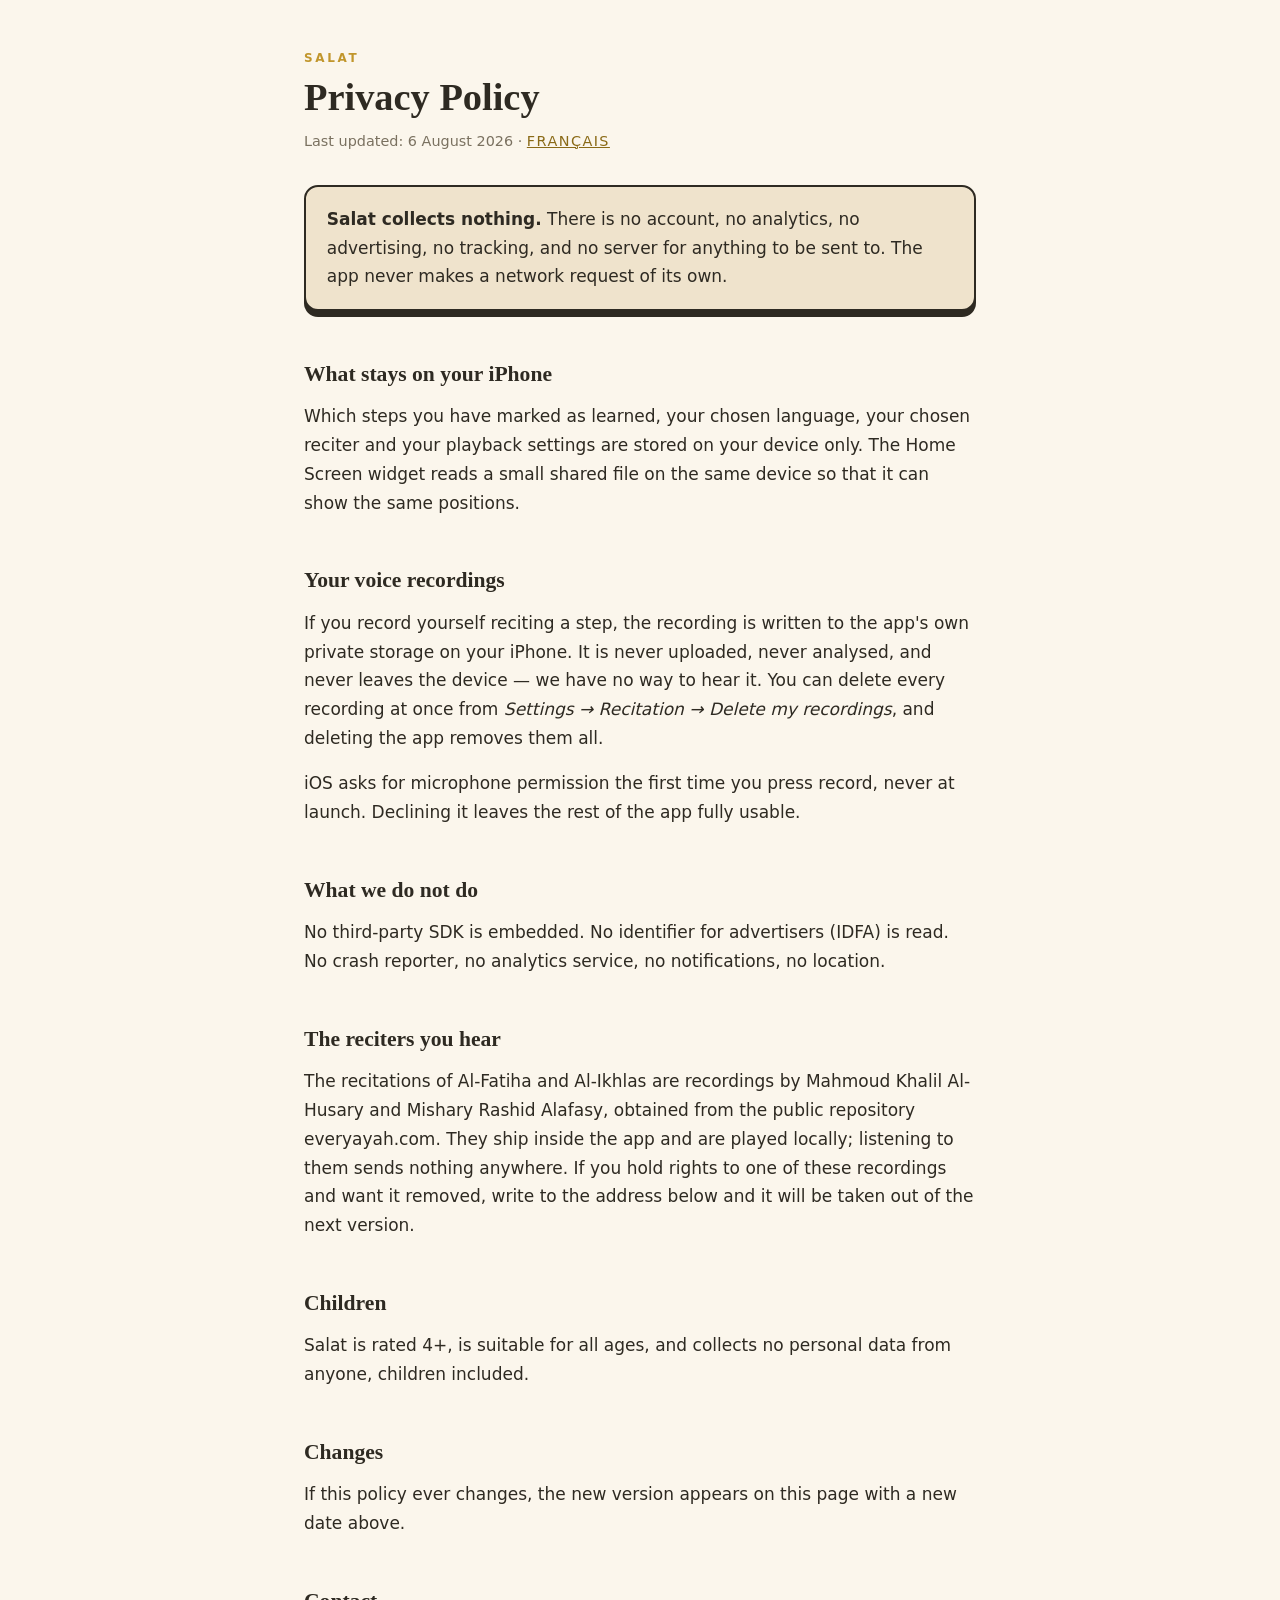
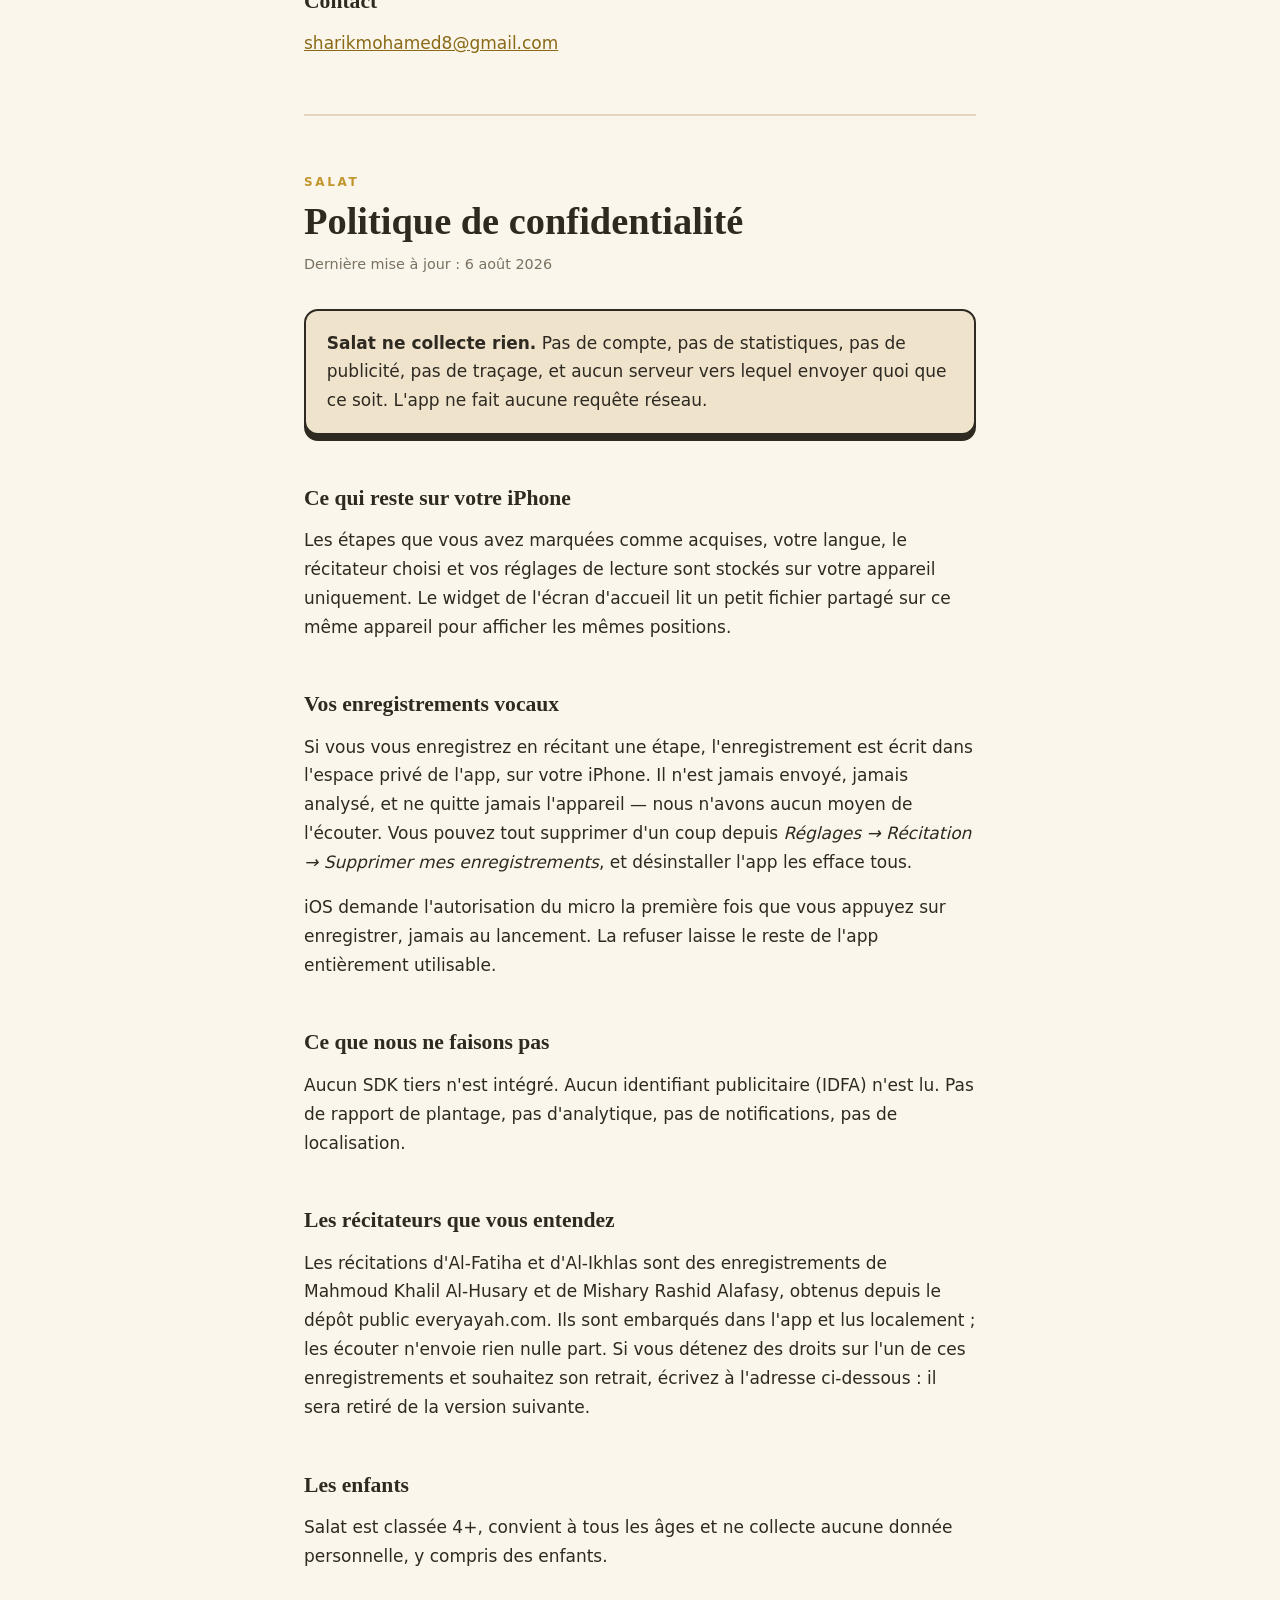
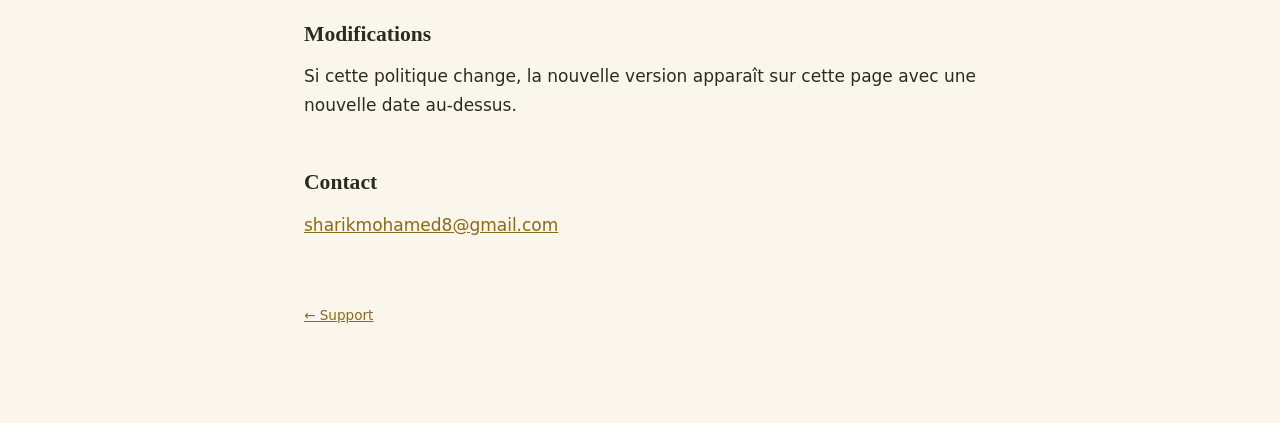
==== privacy.html @ 1c564935 "Support et confidentialité de Salat, EN + FR" ====
<!doctype html>
<html lang="en">
<head>
<meta charset="utf-8">
<meta name="viewport" content="width=device-width,initial-scale=1">
<title>Salat — Privacy Policy</title>
<link rel="stylesheet" href="style.css">
</head>
<body>
<main>
  <p class="tag">SALAT</p>
  <h1>Privacy Policy</h1>
  <p class="date">Last updated: 6 August 2026 · <a href="#fr" class="switch">Français</a></p>

  <div class="plate">
    <p><strong>Salat collects nothing.</strong> There is no account, no analytics, no
       advertising, no tracking, and no server for anything to be sent to. The app never
       makes a network request of its own.</p>
  </div>

  <h2>What stays on your iPhone</h2>
  <p>Which steps you have marked as learned, your chosen language, your chosen reciter and
     your playback settings are stored on your device only. The Home Screen widget reads a
     small shared file on the same device so that it can show the same positions.</p>

  <h2>Your voice recordings</h2>
  <p>If you record yourself reciting a step, the recording is written to the app's own
     private storage on your iPhone. It is never uploaded, never analysed, and never leaves
     the device — we have no way to hear it. You can delete every recording at once from
     <em>Settings → Recitation → Delete my recordings</em>, and deleting the app removes
     them all.</p>
  <p>iOS asks for microphone permission the first time you press record, never at launch.
     Declining it leaves the rest of the app fully usable.</p>

  <h2>What we do not do</h2>
  <p>No third-party SDK is embedded. No identifier for advertisers (IDFA) is read. No crash
     reporter, no analytics service, no notifications, no location.</p>

  <h2>The reciters you hear</h2>
  <p>The recitations of Al-Fatiha and Al-Ikhlas are recordings by Mahmoud Khalil Al-Husary
     and Mishary Rashid Alafasy, obtained from the public repository everyayah.com. They
     ship inside the app and are played locally; listening to them sends nothing anywhere.
     If you hold rights to one of these recordings and want it removed, write to the address
     below and it will be taken out of the next version.</p>

  <h2>Children</h2>
  <p>Salat is rated 4+, is suitable for all ages, and collects no personal data from anyone,
     children included.</p>

  <h2>Changes</h2>
  <p>If this policy ever changes, the new version appears on this page with a new date above.</p>

  <h2>Contact</h2>
  <p><a href="mailto:sharikmohamed8@gmail.com">sharikmohamed8@gmail.com</a></p>

  <hr>

  <p class="tag" id="fr">SALAT</p>
  <h1>Politique de confidentialité</h1>
  <p class="date">Dernière mise à jour : 6 août 2026</p>

  <div class="plate">
    <p><strong>Salat ne collecte rien.</strong> Pas de compte, pas de statistiques, pas de
       publicité, pas de traçage, et aucun serveur vers lequel envoyer quoi que ce soit.
       L'app ne fait aucune requête réseau.</p>
  </div>

  <h2>Ce qui reste sur votre iPhone</h2>
  <p>Les étapes que vous avez marquées comme acquises, votre langue, le récitateur choisi et
     vos réglages de lecture sont stockés sur votre appareil uniquement. Le widget de l'écran
     d'accueil lit un petit fichier partagé sur ce même appareil pour afficher les mêmes
     positions.</p>

  <h2>Vos enregistrements vocaux</h2>
  <p>Si vous vous enregistrez en récitant une étape, l'enregistrement est écrit dans l'espace
     privé de l'app, sur votre iPhone. Il n'est jamais envoyé, jamais analysé, et ne quitte
     jamais l'appareil — nous n'avons aucun moyen de l'écouter. Vous pouvez tout supprimer
     d'un coup depuis <em>Réglages → Récitation → Supprimer mes enregistrements</em>, et
     désinstaller l'app les efface tous.</p>
  <p>iOS demande l'autorisation du micro la première fois que vous appuyez sur enregistrer,
     jamais au lancement. La refuser laisse le reste de l'app entièrement utilisable.</p>

  <h2>Ce que nous ne faisons pas</h2>
  <p>Aucun SDK tiers n'est intégré. Aucun identifiant publicitaire (IDFA) n'est lu. Pas de
     rapport de plantage, pas d'analytique, pas de notifications, pas de localisation.</p>

  <h2>Les récitateurs que vous entendez</h2>
  <p>Les récitations d'Al-Fatiha et d'Al-Ikhlas sont des enregistrements de Mahmoud Khalil
     Al-Husary et de Mishary Rashid Alafasy, obtenus depuis le dépôt public everyayah.com.
     Ils sont embarqués dans l'app et lus localement ; les écouter n'envoie rien nulle part.
     Si vous détenez des droits sur l'un de ces enregistrements et souhaitez son retrait,
     écrivez à l'adresse ci-dessous : il sera retiré de la version suivante.</p>

  <h2>Les enfants</h2>
  <p>Salat est classée 4+, convient à tous les âges et ne collecte aucune donnée personnelle,
     y compris des enfants.</p>

  <h2>Modifications</h2>
  <p>Si cette politique change, la nouvelle version apparaît sur cette page avec une nouvelle
     date au-dessus.</p>

  <h2>Contact</h2>
  <p><a href="mailto:sharikmohamed8@gmail.com">sharikmohamed8@gmail.com</a></p>

  <footer><a href="./">← Support</a></footer>
</main>
</body>
</html>
---- style.css ----
/* La direction artistique de l'app, portée sur le web : crème #FBF6EC, sable
   #EFE3CC, or #C1962C, encre brune #2E2A22. Titres en serif — ça doit lire
   comme un livre, pas comme une app. Pas de noir pur, pas de couleur saturée. */
:root { color-scheme: light; }

body {
  margin: 0;
  padding: 3rem 1.25rem 6rem;
  background: #FBF6EC;
  color: #2E2A22;
  font: 17px/1.7 -apple-system, BlinkMacSystemFont, "Segoe UI", system-ui, sans-serif;
}

main { max-width: 42rem; margin: 0 auto; }

.tag {
  color: #C1962C;
  letter-spacing: .22em;
  font-size: .75rem;
  font-weight: 600;
  margin: 0 0 .4rem;
}

h1 {
  font-family: "Iowan Old Style", "Palatino Linotype", Palatino, Georgia, serif;
  font-size: 2.4rem;
  line-height: 1.15;
  margin: 0 0 .6rem;
}

h2 {
  font-family: "Iowan Old Style", "Palatino Linotype", Palatino, Georgia, serif;
  font-size: 1.35rem;
  margin: 2.8rem 0 .6rem;
}

p { margin: 0 0 1rem; }
a { color: #8A6A17; }
strong { font-weight: 600; }

.lede { font-size: 1.1rem; color: #4A4436; }
.date { color: #7A7160; font-size: .9rem; margin-bottom: 2rem; }

/* Le bloc du langage de formes de l'app : contour d'encre épais et face
   inférieure pleine extrudée vers le bas — jamais d'ombre portée floue. C'est
   cette face qui fait qu'un bloc se lit comme un objet posé. */
.plate {
  background: #EFE3CC;
  border: 2px solid #2E2A22;
  border-radius: 14px;
  box-shadow: 0 6px 0 #2E2A22;
  padding: 1.1rem 1.3rem;
  margin: 1.6rem 0 2.2rem;
}
.plate p:last-child { margin-bottom: 0; }

hr { border: 0; border-top: 2px solid #E3D6BC; margin: 3.5rem 0; }

.switch { font-size: .9rem; letter-spacing: .1em; text-transform: uppercase; }
footer { margin-top: 4rem; color: #7A7160; font-size: .85rem; }

[dir="rtl"] .plate { box-shadow: 0 6px 0 #2E2A22; }
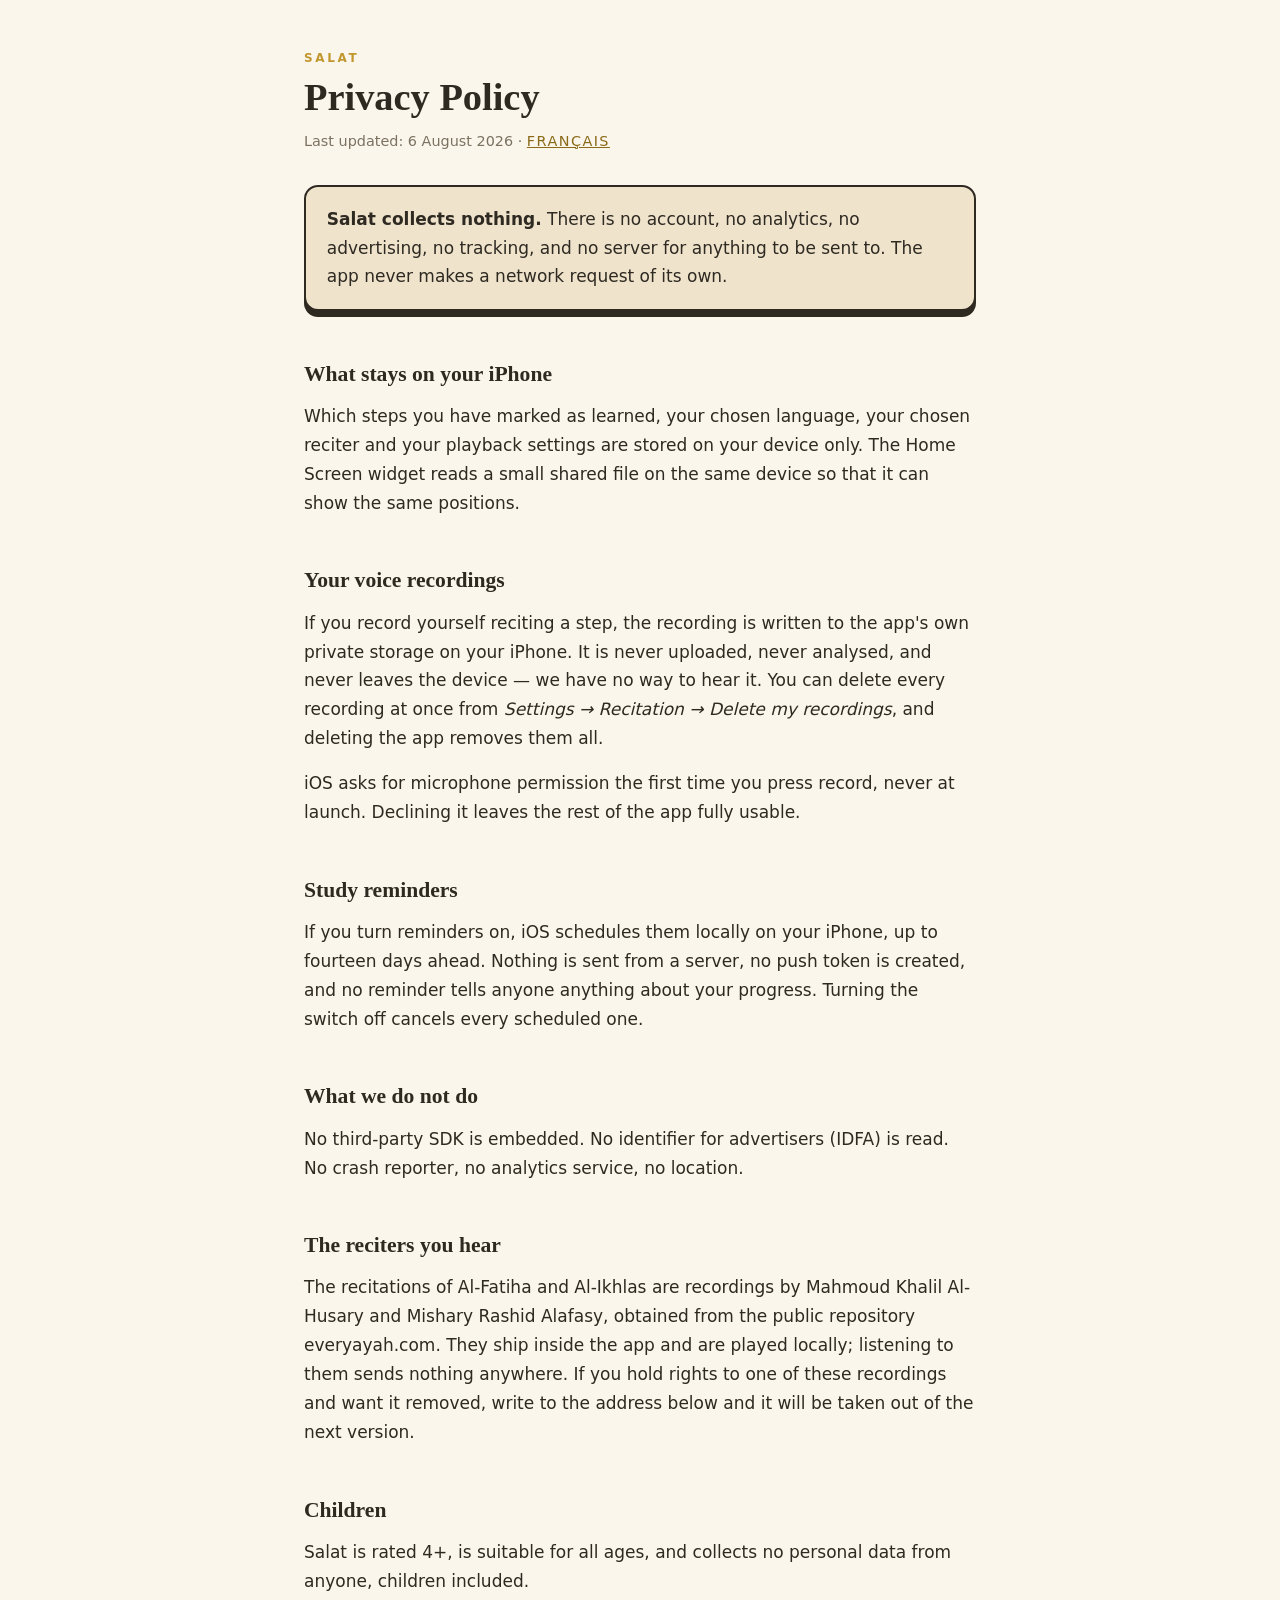
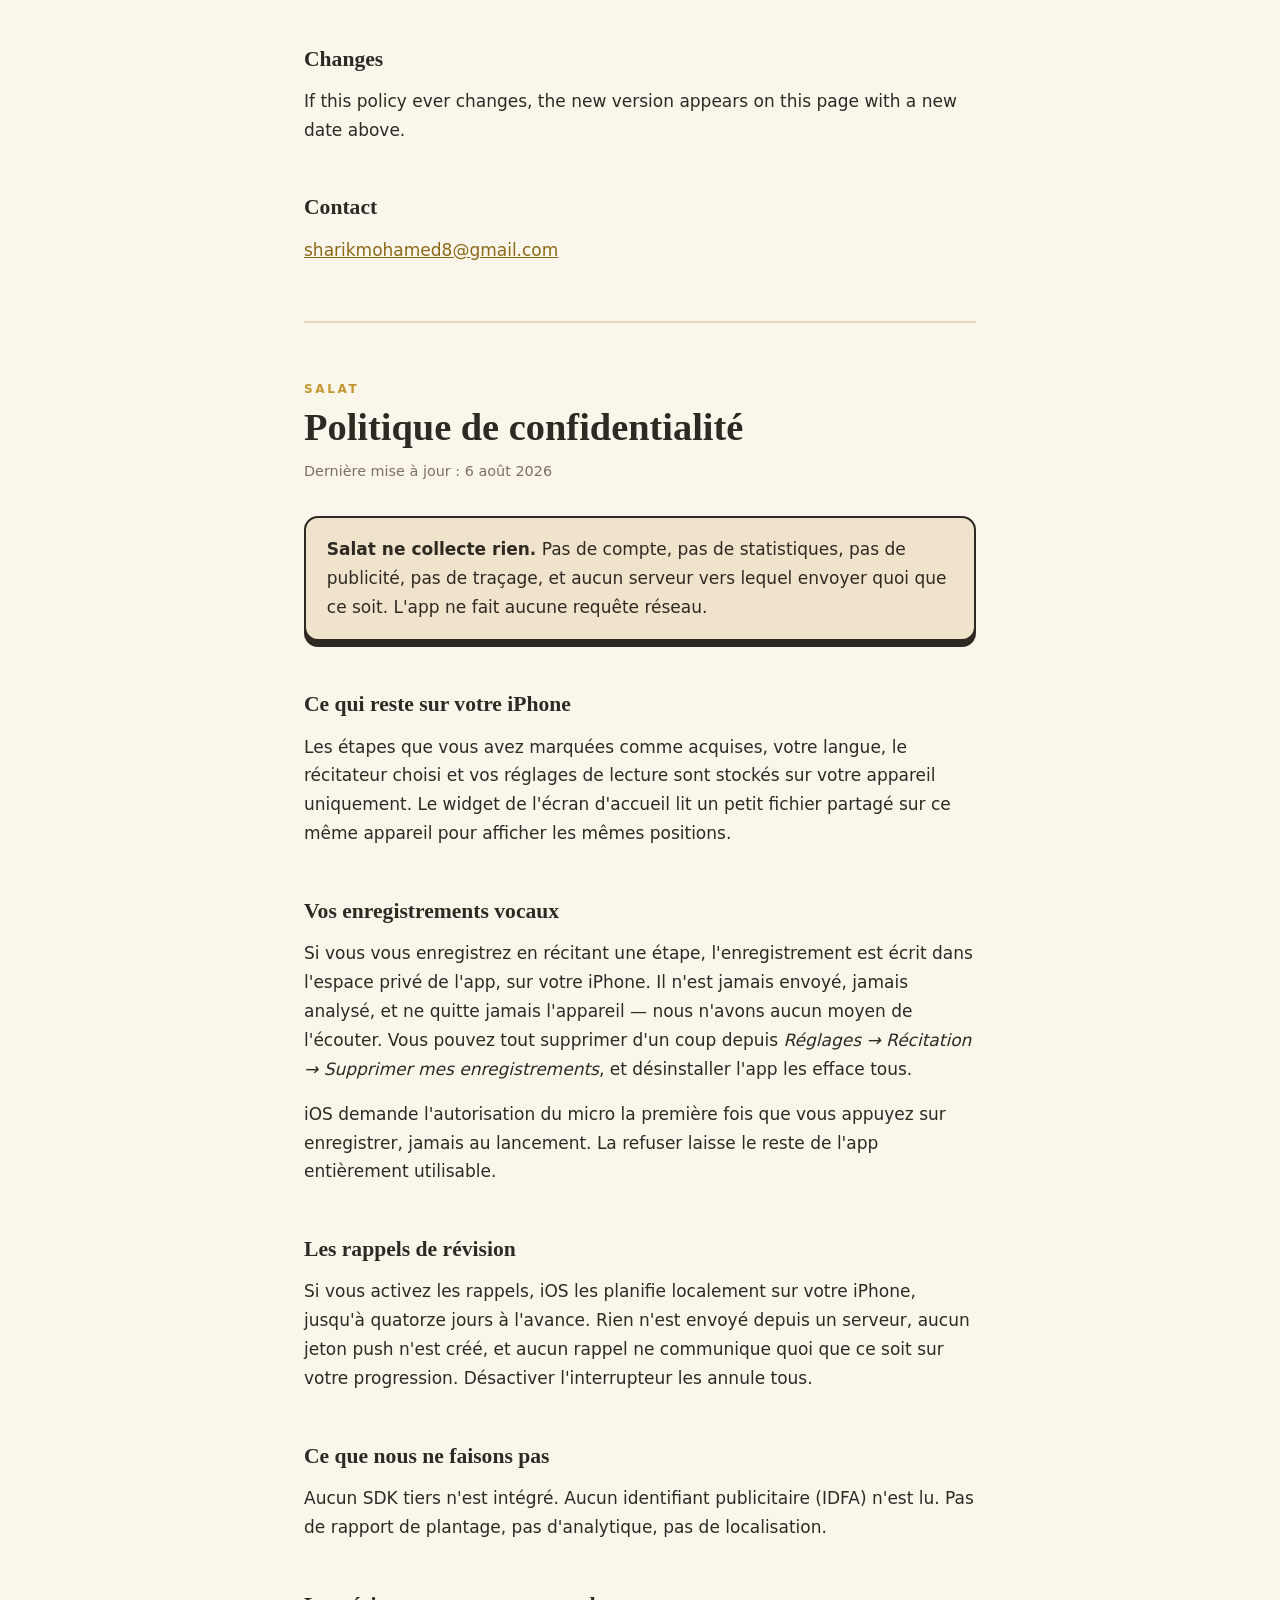
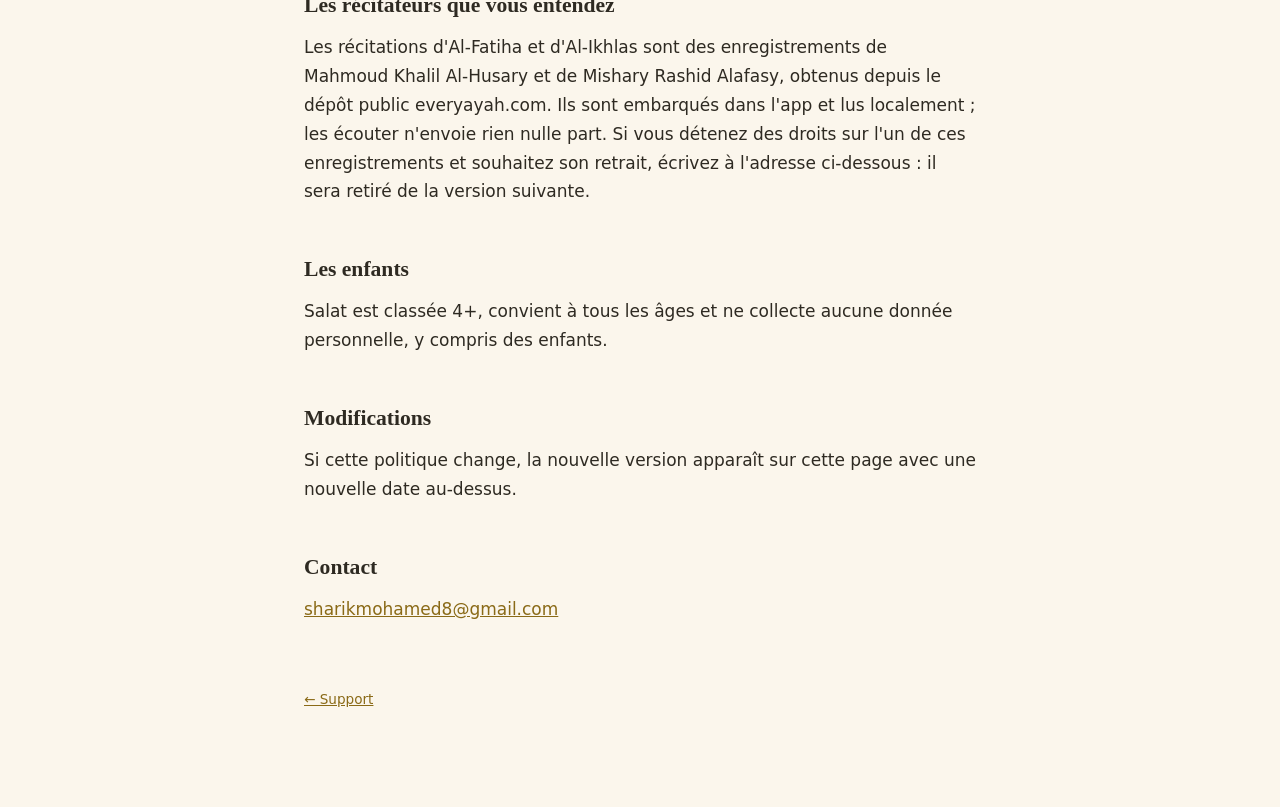
==== commit 60f1d449: "Les rappels de révision existent : la page ne peut plus dire le contraire" ====
--- a/privacy.html
+++ b/privacy.html
@@ -32,9 +32,14 @@
   <p>iOS asks for microphone permission the first time you press record, never at launch.
      Declining it leaves the rest of the app fully usable.</p>
 
+  <h2>Study reminders</h2>
+  <p>If you turn reminders on, iOS schedules them locally on your iPhone, up to fourteen days
+     ahead. Nothing is sent from a server, no push token is created, and no reminder tells anyone
+     anything about your progress. Turning the switch off cancels every scheduled one.</p>
+
   <h2>What we do not do</h2>
   <p>No third-party SDK is embedded. No identifier for advertisers (IDFA) is read. No crash
-     reporter, no analytics service, no notifications, no location.</p>
+     reporter, no analytics service, no location.</p>
 
   <h2>The reciters you hear</h2>
   <p>The recitations of Al-Fatiha and Al-Ikhlas are recordings by Mahmoud Khalil Al-Husary
@@ -80,9 +85,15 @@
   <p>iOS demande l'autorisation du micro la première fois que vous appuyez sur enregistrer,
      jamais au lancement. La refuser laisse le reste de l'app entièrement utilisable.</p>
 
+  <h2>Les rappels de révision</h2>
+  <p>Si vous activez les rappels, iOS les planifie localement sur votre iPhone, jusqu'à quatorze
+     jours à l'avance. Rien n'est envoyé depuis un serveur, aucun jeton push n'est créé, et aucun
+     rappel ne communique quoi que ce soit sur votre progression. Désactiver l'interrupteur les
+     annule tous.</p>
+
   <h2>Ce que nous ne faisons pas</h2>
   <p>Aucun SDK tiers n'est intégré. Aucun identifiant publicitaire (IDFA) n'est lu. Pas de
-     rapport de plantage, pas d'analytique, pas de notifications, pas de localisation.</p>
+     rapport de plantage, pas d'analytique, pas de localisation.</p>
 
   <h2>Les récitateurs que vous entendez</h2>
   <p>Les récitations d'Al-Fatiha et d'Al-Ikhlas sont des enregistrements de Mahmoud Khalil
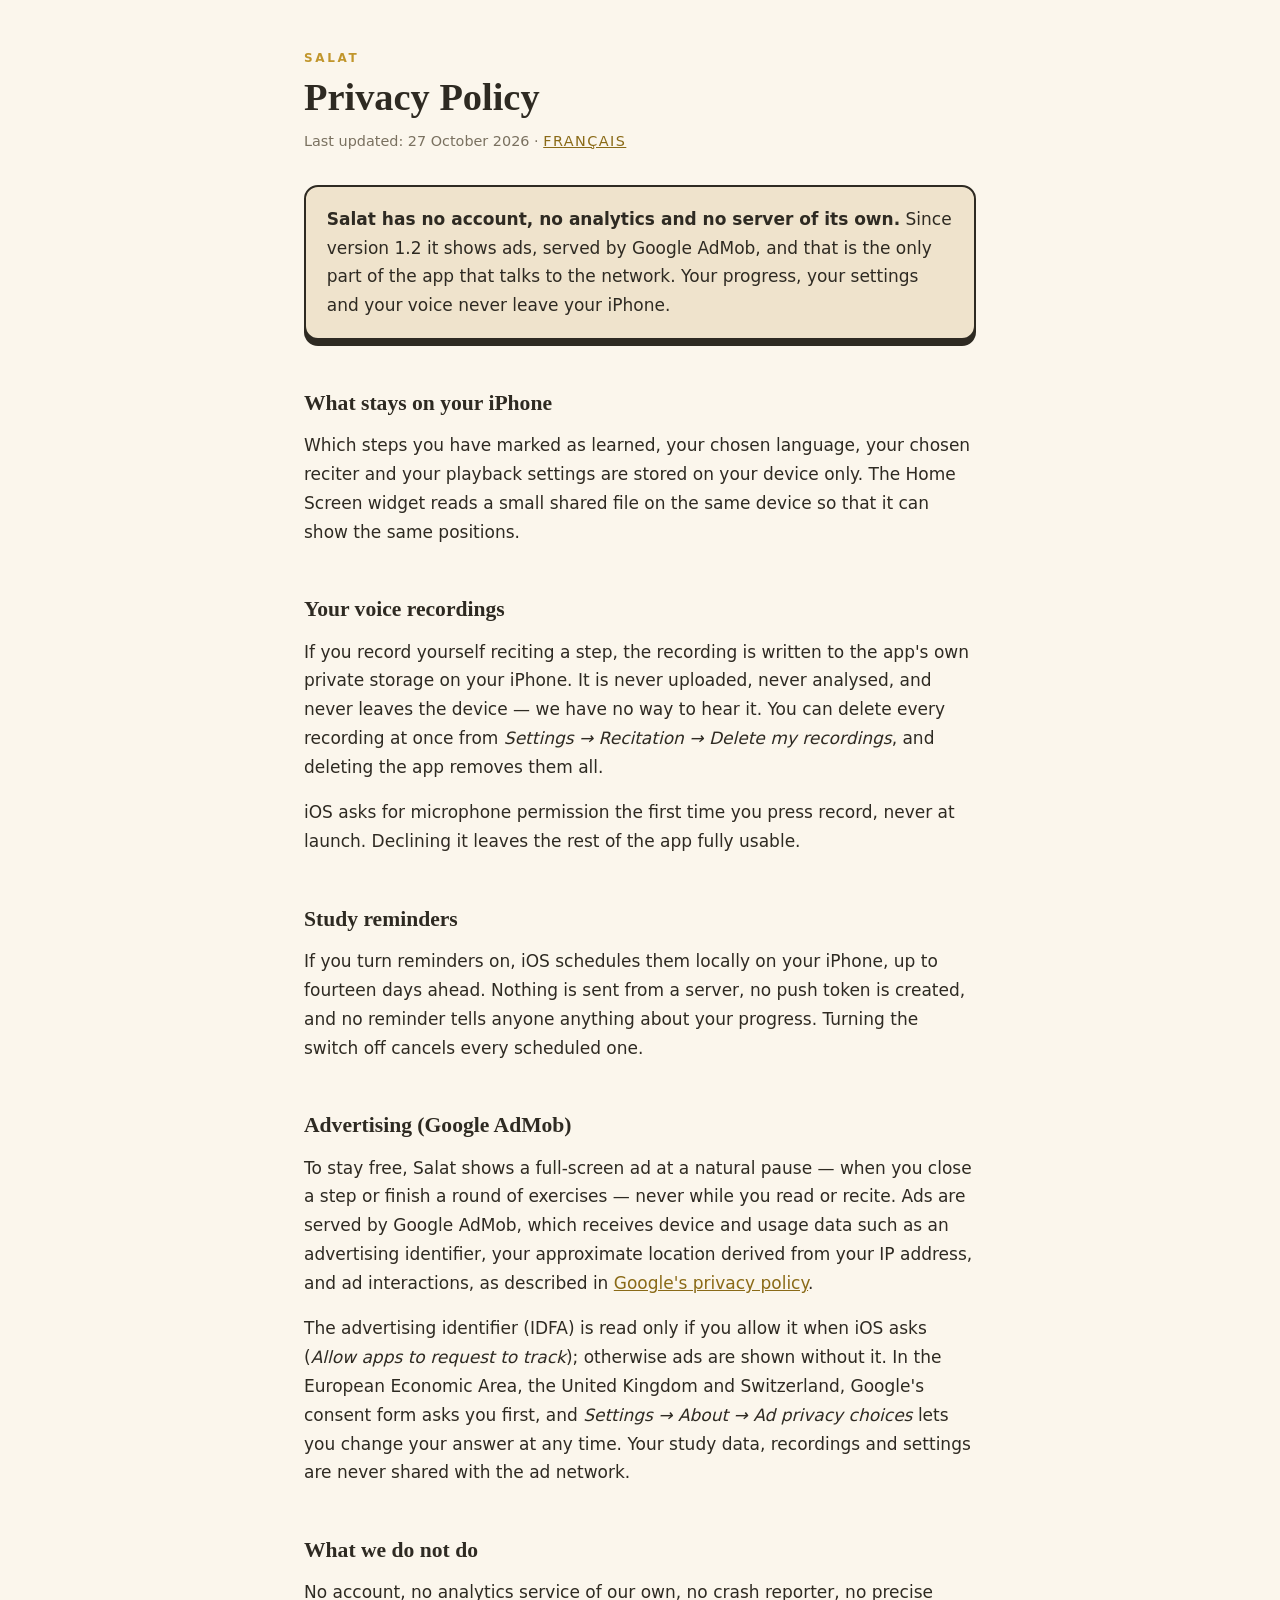
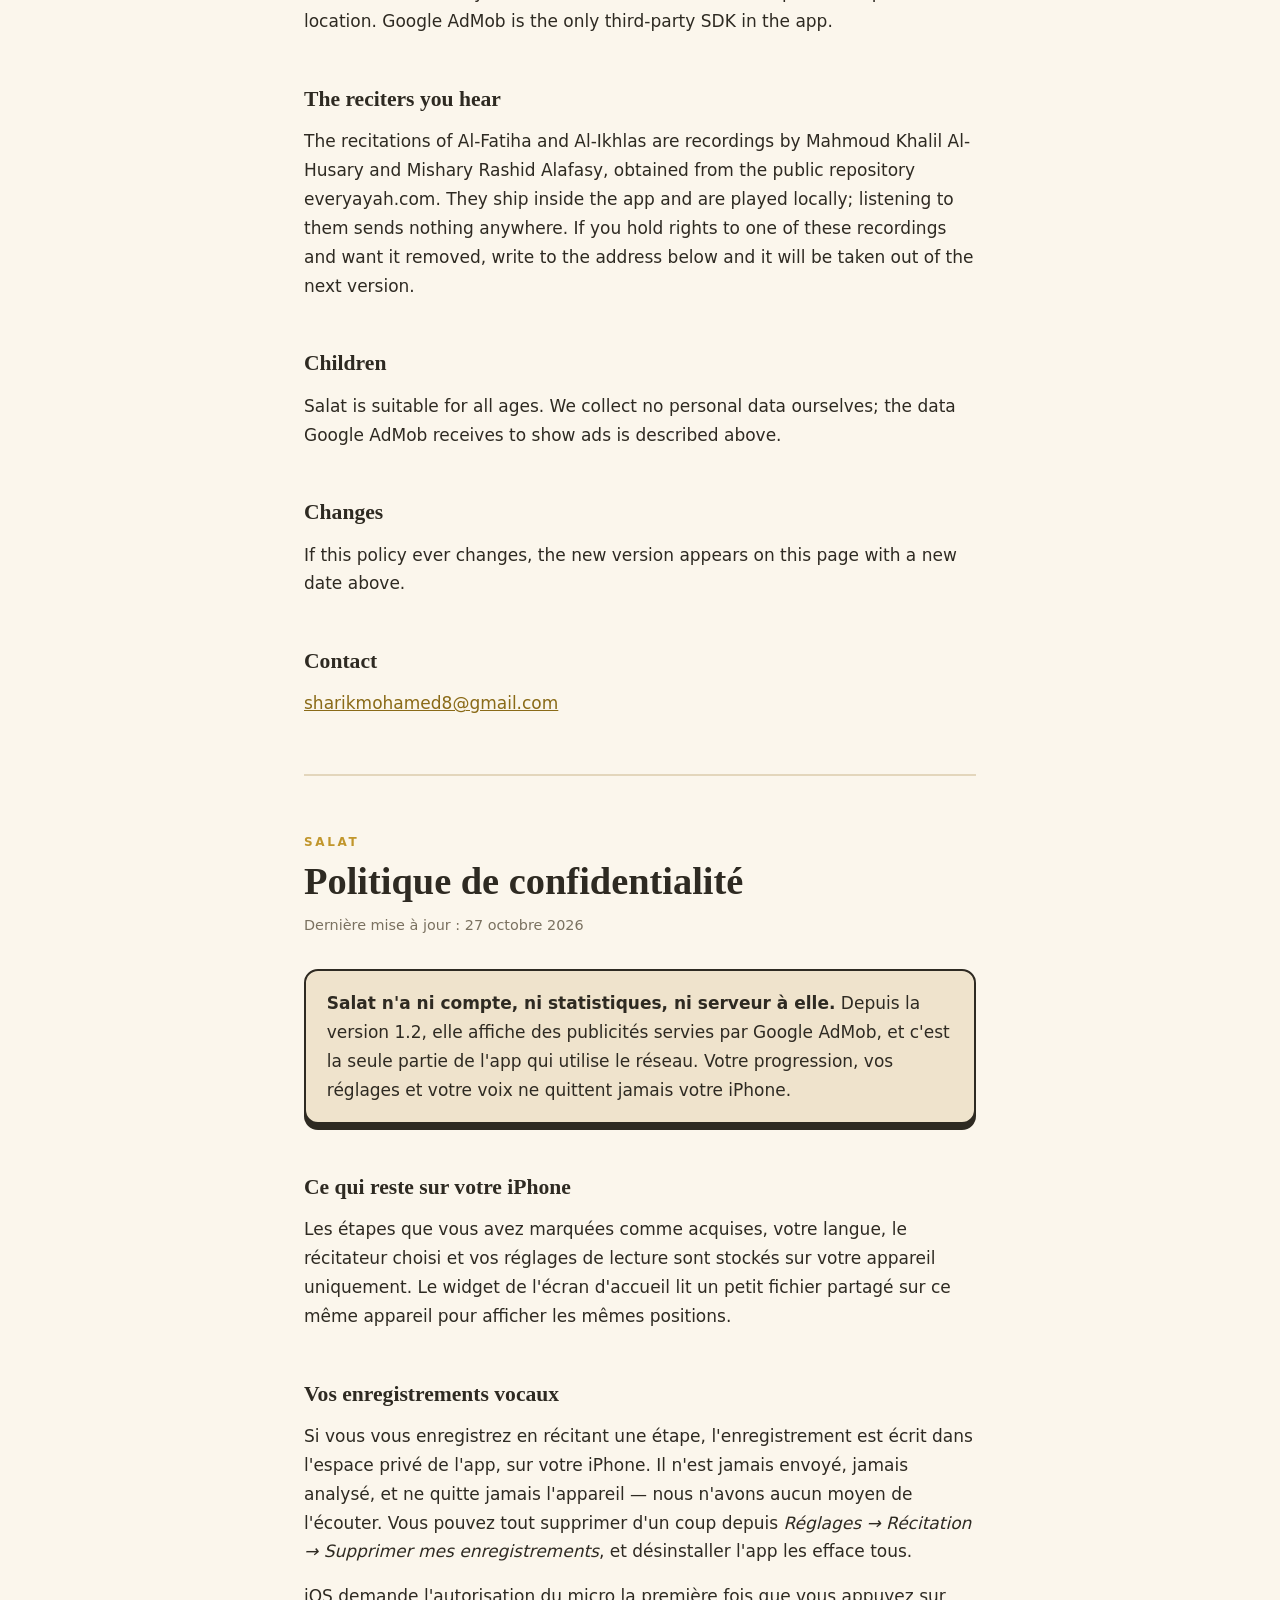
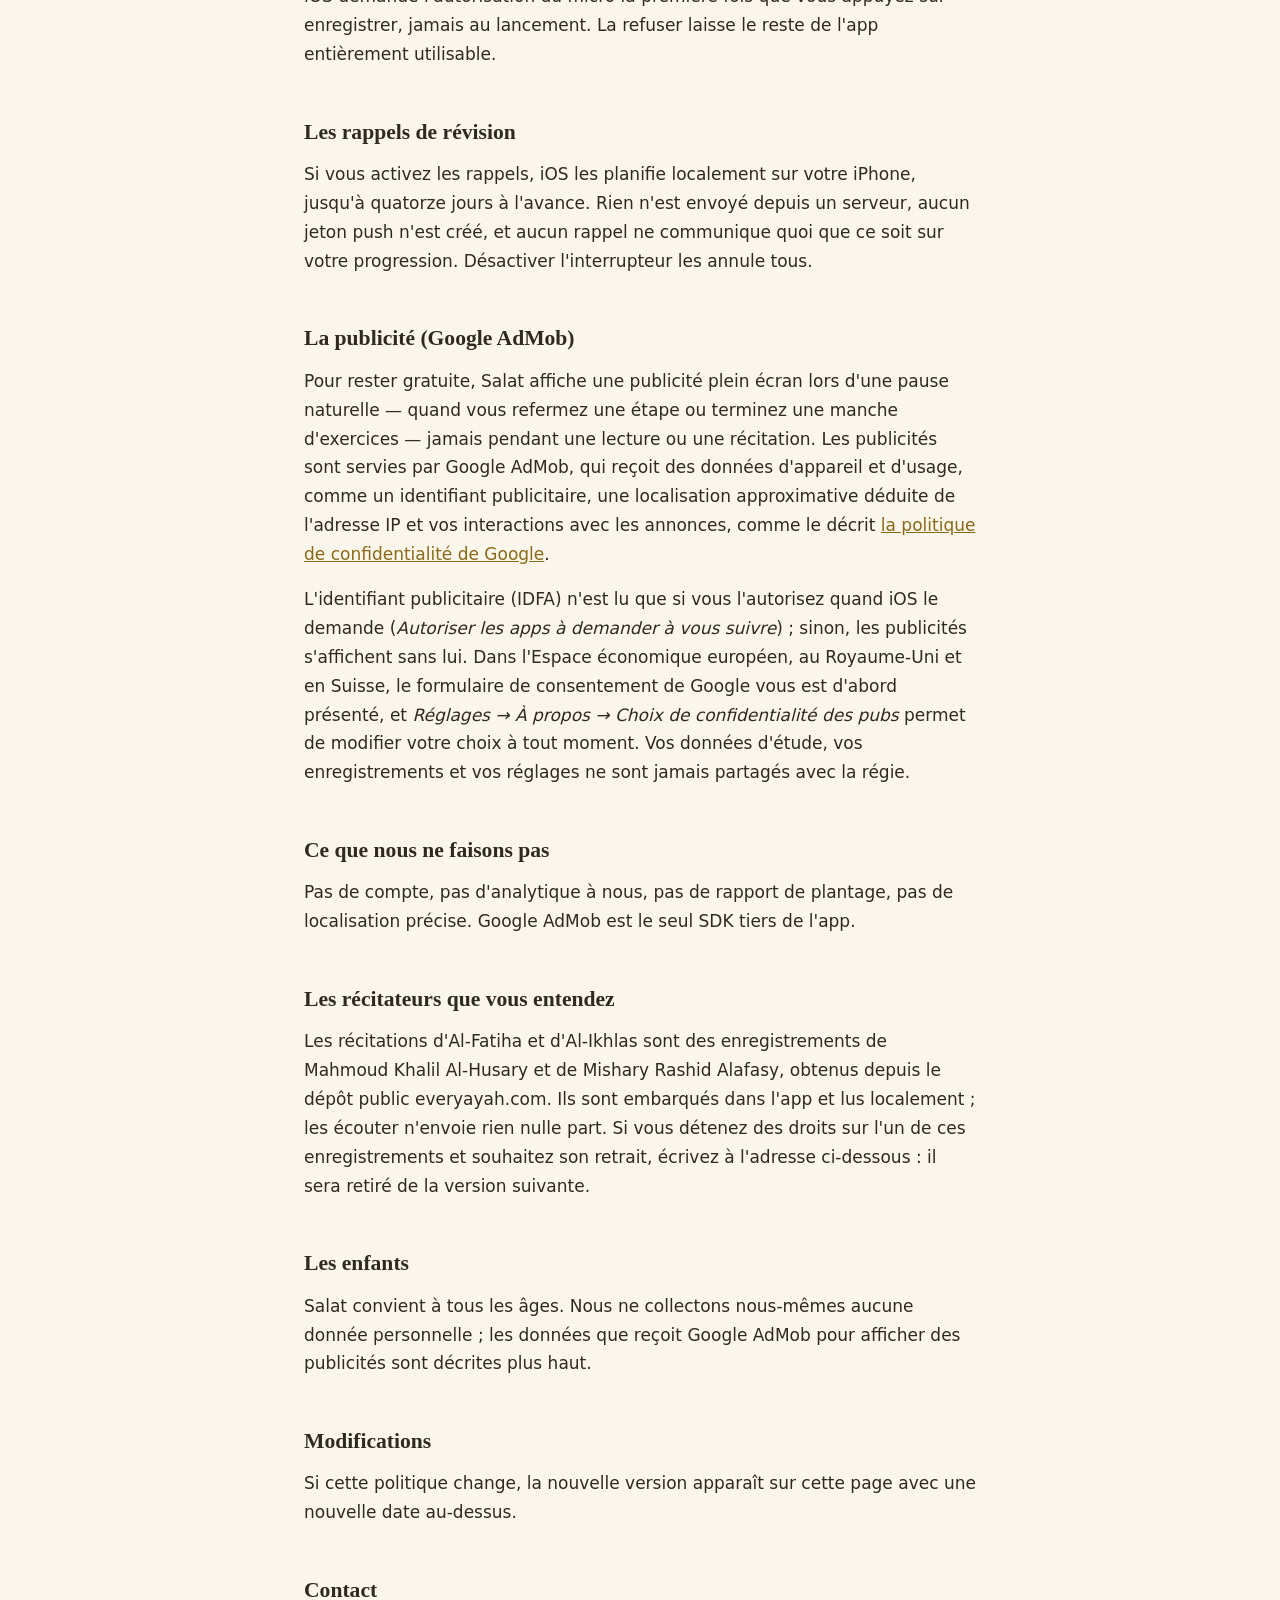
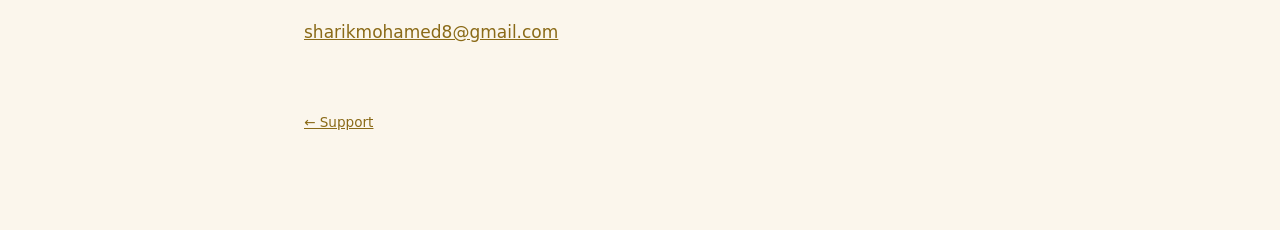
==== commit 0d4cd557: "Confidentialité : Salat 1.2 affiche des pubs Google AdMob (EN + FR) Co-Authored-By: Claude Opus 5.5 " ====
--- a/privacy.html
+++ b/privacy.html
@@ -10,12 +10,13 @@
 <main>
   <p class="tag">SALAT</p>
   <h1>Privacy Policy</h1>
-  <p class="date">Last updated: 6 August 2026 · <a href="#fr" class="switch">Français</a></p>
+  <p class="date">Last updated: 27 October 2026 · <a href="#fr" class="switch">Français</a></p>
 
   <div class="plate">
-    <p><strong>Salat collects nothing.</strong> There is no account, no analytics, no
-       advertising, no tracking, and no server for anything to be sent to. The app never
-       makes a network request of its own.</p>
+    <p><strong>Salat has no account, no analytics and no server of its own.</strong> Since
+       version 1.2 it shows ads, served by Google AdMob, and that is the only part of the app
+       that talks to the network. Your progress, your settings and your voice never leave
+       your iPhone.</p>
   </div>
 
   <h2>What stays on your iPhone</h2>
@@ -37,9 +38,21 @@
      ahead. Nothing is sent from a server, no push token is created, and no reminder tells anyone
      anything about your progress. Turning the switch off cancels every scheduled one.</p>
 
+  <h2>Advertising (Google AdMob)</h2>
+  <p>To stay free, Salat shows a full-screen ad at a natural pause — when you close a step or
+     finish a round of exercises — never while you read or recite. Ads are served by Google
+     AdMob, which receives device and usage data such as an advertising identifier, your
+     approximate location derived from your IP address, and ad interactions, as described in
+     <a href="https://policies.google.com/technologies/partner-sites">Google's privacy policy</a>.</p>
+  <p>The advertising identifier (IDFA) is read only if you allow it when iOS asks
+     (<em>Allow apps to request to track</em>); otherwise ads are shown without it. In the
+     European Economic Area, the United Kingdom and Switzerland, Google's consent form asks you
+     first, and <em>Settings → About → Ad privacy choices</em> lets you change your answer at any
+     time. Your study data, recordings and settings are never shared with the ad network.</p>
+
   <h2>What we do not do</h2>
-  <p>No third-party SDK is embedded. No identifier for advertisers (IDFA) is read. No crash
-     reporter, no analytics service, no location.</p>
+  <p>No account, no analytics service of our own, no crash reporter, no precise location.
+     Google AdMob is the only third-party SDK in the app.</p>
 
   <h2>The reciters you hear</h2>
   <p>The recitations of Al-Fatiha and Al-Ikhlas are recordings by Mahmoud Khalil Al-Husary
@@ -49,8 +62,8 @@
      below and it will be taken out of the next version.</p>
 
   <h2>Children</h2>
-  <p>Salat is rated 4+, is suitable for all ages, and collects no personal data from anyone,
-     children included.</p>
+  <p>Salat is suitable for all ages. We collect no personal data ourselves; the data Google
+     AdMob receives to show ads is described above.</p>
 
   <h2>Changes</h2>
   <p>If this policy ever changes, the new version appears on this page with a new date above.</p>
@@ -62,12 +75,13 @@
 
   <p class="tag" id="fr">SALAT</p>
   <h1>Politique de confidentialité</h1>
-  <p class="date">Dernière mise à jour : 6 août 2026</p>
+  <p class="date">Dernière mise à jour : 27 octobre 2026</p>
 
   <div class="plate">
-    <p><strong>Salat ne collecte rien.</strong> Pas de compte, pas de statistiques, pas de
-       publicité, pas de traçage, et aucun serveur vers lequel envoyer quoi que ce soit.
-       L'app ne fait aucune requête réseau.</p>
+    <p><strong>Salat n'a ni compte, ni statistiques, ni serveur à elle.</strong> Depuis la
+       version 1.2, elle affiche des publicités servies par Google AdMob, et c'est la seule
+       partie de l'app qui utilise le réseau. Votre progression, vos réglages et votre voix ne
+       quittent jamais votre iPhone.</p>
   </div>
 
   <h2>Ce qui reste sur votre iPhone</h2>
@@ -91,9 +105,23 @@
      rappel ne communique quoi que ce soit sur votre progression. Désactiver l'interrupteur les
      annule tous.</p>
 
+  <h2>La publicité (Google AdMob)</h2>
+  <p>Pour rester gratuite, Salat affiche une publicité plein écran lors d'une pause naturelle —
+     quand vous refermez une étape ou terminez une manche d'exercices — jamais pendant une
+     lecture ou une récitation. Les publicités sont servies par Google AdMob, qui reçoit des
+     données d'appareil et d'usage, comme un identifiant publicitaire, une localisation
+     approximative déduite de l'adresse IP et vos interactions avec les annonces, comme le décrit
+     <a href="https://policies.google.com/technologies/partner-sites?hl=fr">la politique de confidentialité de Google</a>.</p>
+  <p>L'identifiant publicitaire (IDFA) n'est lu que si vous l'autorisez quand iOS le demande
+     (<em>Autoriser les apps à demander à vous suivre</em>) ; sinon, les publicités s'affichent
+     sans lui. Dans l'Espace économique européen, au Royaume-Uni et en Suisse, le formulaire de
+     consentement de Google vous est d'abord présenté, et <em>Réglages → À propos →
+     Choix de confidentialité des pubs</em> permet de modifier votre choix à tout moment. Vos données
+     d'étude, vos enregistrements et vos réglages ne sont jamais partagés avec la régie.</p>
+
   <h2>Ce que nous ne faisons pas</h2>
-  <p>Aucun SDK tiers n'est intégré. Aucun identifiant publicitaire (IDFA) n'est lu. Pas de
-     rapport de plantage, pas d'analytique, pas de localisation.</p>
+  <p>Pas de compte, pas d'analytique à nous, pas de rapport de plantage, pas de localisation
+     précise. Google AdMob est le seul SDK tiers de l'app.</p>
 
   <h2>Les récitateurs que vous entendez</h2>
   <p>Les récitations d'Al-Fatiha et d'Al-Ikhlas sont des enregistrements de Mahmoud Khalil
@@ -103,8 +131,8 @@
      écrivez à l'adresse ci-dessous : il sera retiré de la version suivante.</p>
 
   <h2>Les enfants</h2>
-  <p>Salat est classée 4+, convient à tous les âges et ne collecte aucune donnée personnelle,
-     y compris des enfants.</p>
+  <p>Salat convient à tous les âges. Nous ne collectons nous-mêmes aucune donnée personnelle ;
+     les données que reçoit Google AdMob pour afficher des publicités sont décrites plus haut.</p>
 
   <h2>Modifications</h2>
   <p>Si cette politique change, la nouvelle version apparaît sur cette page avec une nouvelle
